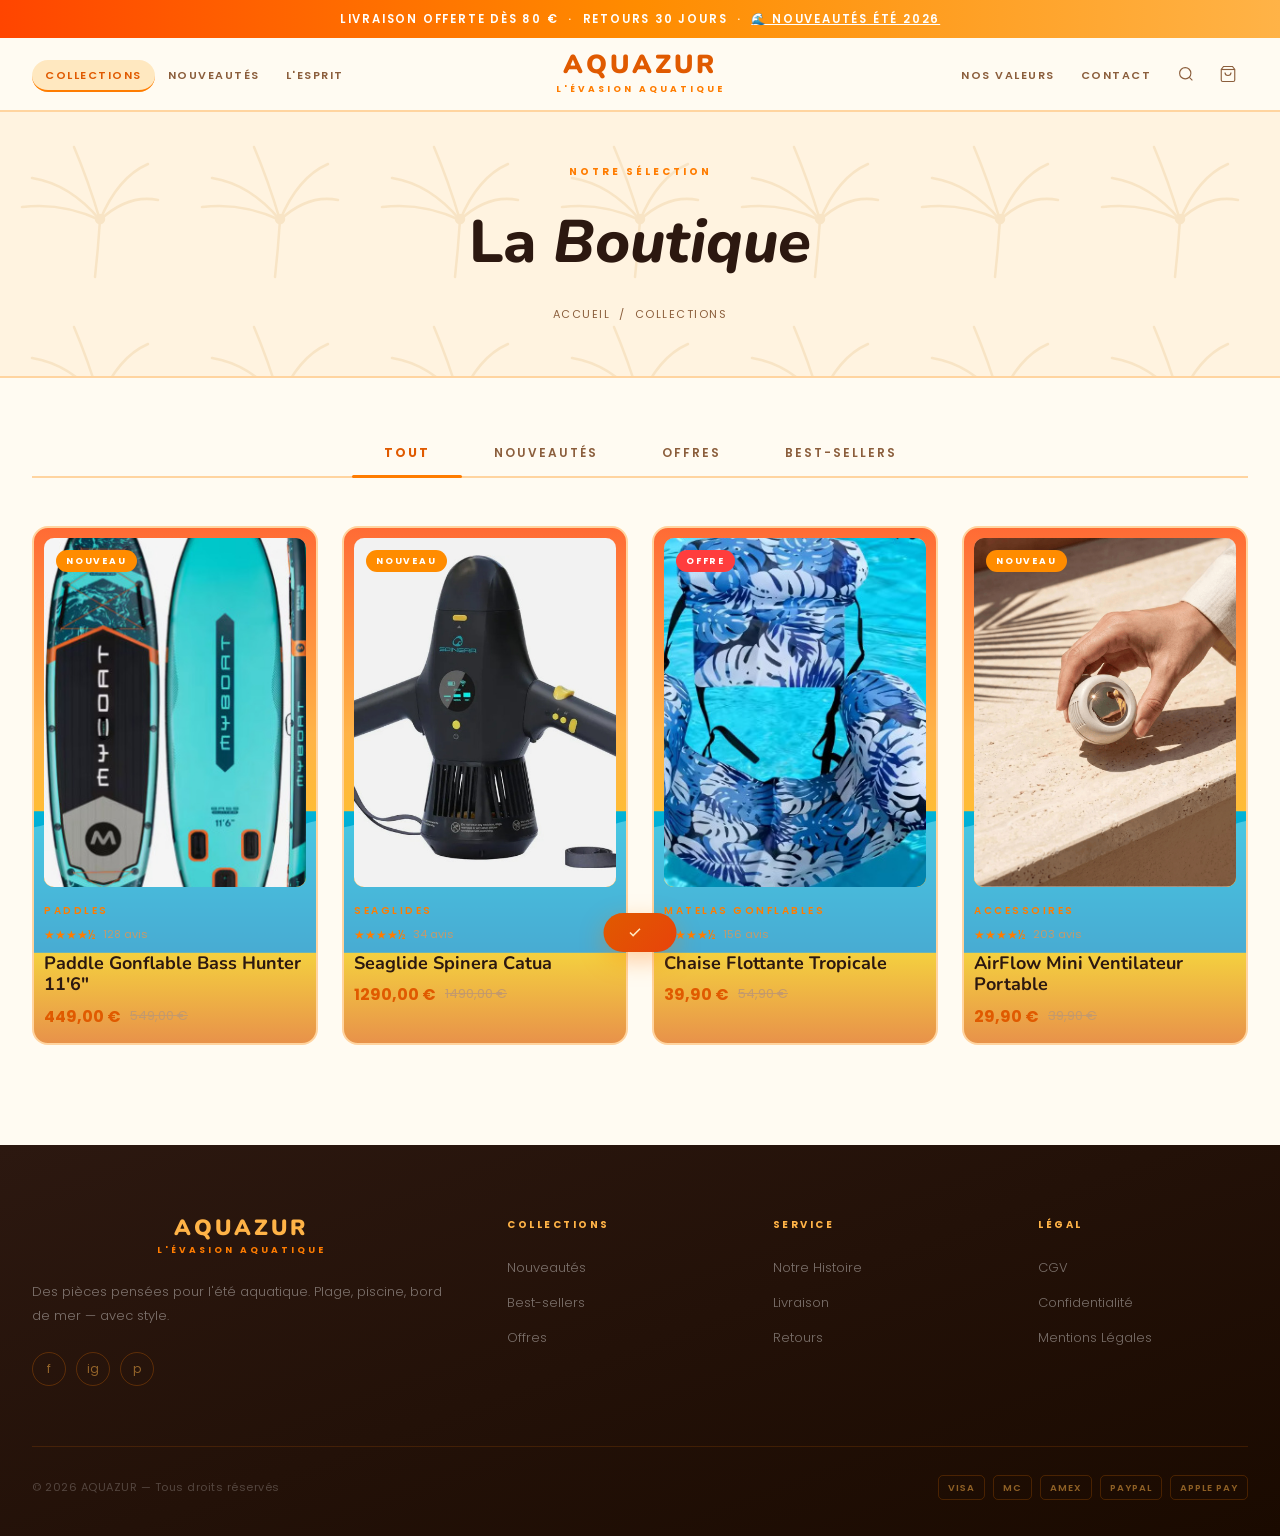
==== boutique.html @ ccdeb140 "Update boutique.html" ====
<!DOCTYPE html>
<html lang="fr">
<head>
<meta charset="UTF-8"><meta name="viewport" content="width=device-width,initial-scale=1.0">
<title>Boutique — AQUAZUR</title>
<link rel="preconnect" href="https://fonts.googleapis.com">
<link href="https://fonts.googleapis.com/css2?family=Nunito:wght@400;600;700;800;900&family=Poppins:wght@300;400;500;600&display=swap" rel="stylesheet">
<style>
:root{--cream:#FFF3E0;--ivory:#FFFBF2;--gold:#FF7C00;--gold-lt:#FFB347;--gold-dk:#E05A00;--charcoal:#2C1810;--stone:#8B5E3C;--pebble:#C49A6C;--blush:#FFE8C0;--border:#FFD4A0;--ocean:#E8430A;--teal:#FF8C00;--coral:#FF3D3D;--sand:#FFE4B5;--radius:10px;--t:.28s cubic-bezier(.4,0,.2,1);--max:1360px;
--palm:url("data:image/svg+xml,%3Csvg xmlns='http://www.w3.org/2000/svg' width='180' height='180' viewBox='0 0 180 180'%3E%3Cg opacity='.12' stroke='%23C47800' stroke-width='2.5' fill='none' stroke-linecap='round'%3E%3Cpath d='M95 165 Q98 138 100 108'/%3E%3Cpath d='M100 108 Q70 72 32 66'/%3E%3Cpath d='M100 108 Q118 65 148 52'/%3E%3Cpath d='M100 108 Q88 68 74 35'/%3E%3Cpath d='M100 108 Q128 82 158 88'/%3E%3Cpath d='M100 108 Q62 90 22 95'/%3E%3Ccircle cx='100' cy='107' r='4' fill='%23C47800'/%3E%3C/g%3E%3C/svg%3E");}
*,*::before,*::after{box-sizing:border-box;margin:0;padding:0}
html{scroll-behavior:smooth;font-size:15px}
body{font-family:'Poppins',sans-serif;background:var(--ivory);color:var(--charcoal);-webkit-font-smoothing:antialiased;line-height:1.6}

/* ANNOUNCE */
.announce{background:linear-gradient(90deg,#FF4500,#FF8C00,#FFB347);color:#fff;text-align:center;padding:10px 24px;font-size:11.5px;letter-spacing:1.8px;text-transform:uppercase;font-weight:600}
.announce a{color:#fff;text-decoration:underline}

/* HEADER */
.site-header{position:sticky;top:0;z-index:100;background:rgba(255,251,242,.97);backdrop-filter:blur(14px);border-bottom:2px solid var(--border);transition:box-shadow var(--t)}
.site-header.scrolled{box-shadow:0 2px 24px rgba(255,124,0,.13)}
.header-inner{max-width:var(--max);margin:0 auto;display:grid;grid-template-columns:1fr auto 1fr;align-items:center;padding:0 32px;height:72px}
.nav-left,.nav-right{display:flex;align-items:center;gap:2px}
.nav-right{justify-content:flex-end}
.site-nav a{font-size:11px;letter-spacing:1.5px;text-transform:uppercase;color:var(--stone);text-decoration:none;font-weight:600;padding:7px 13px;border-radius:20px;transition:color var(--t),background var(--t)}
.site-nav a:hover,.site-nav a.active{color:var(--gold-dk);background:var(--blush)}
.site-nav a.active{border-bottom:2px solid var(--gold)}
.logo{text-align:center;text-decoration:none;color:var(--charcoal);display:block}
.logo-main{font-family:'Nunito',sans-serif;font-size:26px;font-weight:900;letter-spacing:3px;text-transform:uppercase;display:block;line-height:1;color:var(--gold-dk)}
.logo-sub{font-size:9px;letter-spacing:3px;text-transform:uppercase;color:var(--gold);font-weight:700;display:block;margin-top:4px}
.header-actions{display:flex;align-items:center;gap:2px}
.btn-icon{width:40px;height:40px;border:none;background:none;border-radius:20px;cursor:pointer;display:flex;align-items:center;justify-content:center;color:var(--stone);position:relative;transition:color var(--t),background var(--t)}
.btn-icon:hover{color:var(--gold-dk);background:var(--blush)}
.btn-icon svg{width:18px;height:18px;stroke-width:1.5}
.cart-badge{position:absolute;top:6px;right:6px;width:16px;height:16px;border-radius:50%;background:var(--coral);color:#fff;font-size:9px;font-weight:700;display:flex;align-items:center;justify-content:center;opacity:0;transform:scale(0);transition:all .2s cubic-bezier(.34,1.56,.64,1)}
.cart-badge.visible{opacity:1;transform:scale(1)}
.hamburger{display:none}

/* PAGE HERO */
.page-hero{background:var(--cream) var(--palm) repeat;background-size:180px 180px;border-bottom:2px solid var(--border);padding:52px 32px;text-align:center}
.label{font-size:10px;letter-spacing:3px;text-transform:uppercase;color:var(--gold);font-weight:700;margin-bottom:14px;display:block}
.page-hero h1{font-family:'Nunito',sans-serif;font-size:clamp(36px,5vw,60px);font-weight:800}
.page-hero h1 em{font-style:italic}
.breadcrumb{margin-top:16px;font-size:11px;letter-spacing:1.5px;text-transform:uppercase;color:var(--stone)}
.breadcrumb a{color:var(--stone);text-decoration:none}
.breadcrumb a:hover{color:var(--gold)}

/* FILTERS */
.shop-wrap{max-width:var(--max);margin:0 auto;padding:0 32px 100px}
.filters{display:flex;justify-content:center;gap:0;border-bottom:2px solid var(--border);margin:52px 0 48px}
.f-btn{padding:14px 32px;border:none;background:none;font-size:12px;letter-spacing:2px;text-transform:uppercase;color:var(--stone);cursor:pointer;font-weight:600;font-family:'Poppins',sans-serif;position:relative;transition:color var(--t)}
.f-btn::after{content:'';position:absolute;bottom:-2px;left:0;right:0;height:3px;background:var(--gold);border-radius:2px;transform:scaleX(0);transition:transform var(--t)}
.f-btn:hover{color:var(--gold-dk)}
.f-btn.active{color:var(--gold-dk);font-weight:700}
.f-btn.active::after{transform:scaleX(1)}

/* GRID */
.prod-grid{display:grid;grid-template-columns:repeat(4,1fr);gap:32px 24px}
.prod-card{cursor:pointer;background:url('[data-uri]') center/cover no-repeat;border-radius:16px;padding:10px 10px 14px;border:2px solid var(--border);transition:box-shadow var(--t),transform var(--t)}
.prod-card:hover{box-shadow:0 8px 32px rgba(255,124,0,.18);transform:translateY(-3px)}
.prod-card:hover .prod-img-in{transform:scale(1.05)}
.prod-card:hover .prod-over{opacity:1}
.prod-img{position:relative;aspect-ratio:3/4;background:var(--cream);overflow:hidden;margin-bottom:16px;border-radius:var(--radius)}
.prod-img-in{position:absolute;inset:0;display:flex;align-items:center;justify-content:center;font-size:64px;background:url('[data-uri]') center/cover no-repeat;transition:transform .55s cubic-bezier(.4,0,.2,1)}
.prod-img-in img{position:absolute;inset:0;width:100%;height:100%;object-fit:cover}
.prod-over{position:absolute;inset:0;background:rgba(44,24,16,.25);opacity:0;transition:opacity var(--t);display:flex;align-items:flex-end;padding:16px}
.prod-quick{width:100%;padding:13px;background:var(--ivory);border:none;font-size:11px;letter-spacing:2px;text-transform:uppercase;font-weight:600;cursor:pointer;color:var(--charcoal);transition:all var(--t);font-family:'Poppins',sans-serif;border-radius:30px}
.prod-quick:hover{background:var(--gold);color:#fff}
.p-badge{position:absolute;top:12px;left:12px;padding:4px 10px;font-size:9px;letter-spacing:1.8px;text-transform:uppercase;font-weight:700;border-radius:20px}
.badge-new{background:var(--teal);color:#fff}
.badge-sale{background:var(--coral);color:#fff}
.p-cat{font-size:10px;letter-spacing:2.5px;text-transform:uppercase;color:var(--gold);font-weight:600;margin-bottom:6px}
.p-name{font-family:'Nunito',sans-serif;font-size:18px;font-weight:700;color:var(--charcoal);margin-bottom:8px;line-height:1.2}
.p-rating{display:flex;align-items:center;gap:7px;margin-bottom:8px}
.stars{color:var(--gold);font-size:12px}
.revs{font-size:11px;color:var(--pebble)}
.p-price{display:flex;align-items:center;gap:9px}
.price-c{font-size:16px;font-weight:700;color:var(--gold-dk)}
.price-o{font-size:13px;color:var(--pebble);text-decoration:line-through}

/* CART DRAWER */
.overlay{position:fixed;inset:0;background:rgba(44,24,16,.5);z-index:199;opacity:0;pointer-events:none;transition:opacity var(--t);backdrop-filter:blur(3px)}
.overlay.open{opacity:1;pointer-events:all}
.cart-drawer{position:fixed;top:0;right:0;bottom:0;width:440px;max-width:100vw;background:var(--ivory);z-index:200;display:flex;flex-direction:column;transform:translateX(100%);transition:transform .32s cubic-bezier(.4,0,.2,1);border-left:3px solid var(--border)}
.cart-drawer.open{transform:translateX(0)}
.cart-head{padding:26px 28px 18px;border-bottom:2px solid var(--border);display:flex;justify-content:space-between;align-items:center;background:var(--cream) var(--palm) repeat;background-size:180px 180px}
.cart-head h3{font-family:'Nunito',sans-serif;font-size:22px;font-weight:800;color:var(--gold-dk)}
.cart-close{width:34px;height:34px;border:2px solid var(--border);background:none;cursor:pointer;font-size:15px;color:var(--stone);border-radius:50%;display:flex;align-items:center;justify-content:center;transition:all var(--t)}
.cart-close:hover{border-color:var(--coral);color:var(--coral)}
.cart-body{flex:1;overflow-y:auto;padding:22px 28px}
.cart-empty{display:flex;flex-direction:column;align-items:center;justify-content:center;height:100%;gap:14px;color:var(--pebble);text-align:center}
.cart-empty svg{width:42px;height:42px;opacity:.3;stroke-width:1}
.cart-empty p{font-size:13px;font-weight:500}
.cart-items{display:flex;flex-direction:column;gap:18px}
.cart-item{display:grid;grid-template-columns:78px 1fr auto;gap:12px;align-items:start;padding-bottom:18px;border-bottom:1px solid var(--border)}
.cart-item:last-child{border-bottom:none}
.ci-img{width:78px;height:78px;border-radius:var(--radius);overflow:hidden;position:relative;background:url('[data-uri]') center/cover;display:flex;align-items:center;justify-content:center;font-size:22px;flex-shrink:0;border:2px solid var(--border)}
.ci-img img{position:absolute;inset:0;width:100%;height:100%;object-fit:cover}
.ci-name{font-size:13px;font-weight:600;margin-bottom:3px}
.ci-price{font-size:12px;color:var(--gold-dk);font-weight:600;margin-bottom:10px}
.ci-qty{display:flex;align-items:center;gap:9px}
.qty-btn{width:26px;height:26px;border:2px solid var(--border);background:none;cursor:pointer;font-size:14px;display:flex;align-items:center;justify-content:center;color:var(--stone);transition:all var(--t);border-radius:50%}
.qty-btn:hover{border-color:var(--gold);color:var(--gold);background:var(--blush)}
.qty-val{font-size:13px;font-weight:700;min-width:18px;text-align:center}
.ci-remove{background:none;border:none;cursor:pointer;color:var(--pebble);font-size:15px;padding:4px;transition:color var(--t)}
.ci-remove:hover{color:var(--coral)}
.cart-foot{padding:18px 28px 26px;border-top:2px solid var(--border);background:var(--cream) var(--palm) repeat;background-size:180px 180px}
.cart-sub{display:flex;justify-content:space-between;align-items:baseline;margin-bottom:8px}
.cart-sub span{font-size:11px;letter-spacing:1px;text-transform:uppercase;color:var(--stone);font-weight:600}
.cart-sub strong{font-family:'Nunito',sans-serif;font-size:26px;font-weight:800;color:var(--gold-dk)}
.cart-note{font-size:11px;color:var(--pebble);margin-bottom:18px}
.btn-checkout{width:100%;padding:15px;background:linear-gradient(135deg,var(--gold),var(--ocean));color:#fff;border:none;font-size:11px;letter-spacing:2px;text-transform:uppercase;font-weight:700;cursor:pointer;transition:all var(--t);font-family:'Poppins',sans-serif;border-radius:30px}
.btn-checkout:hover{transform:translateY(-1px);box-shadow:0 6px 20px rgba(255,124,0,.4)}

/* TOAST */
.toast{position:fixed;bottom:28px;left:50%;transform:translateX(-50%) translateY(80px);background:linear-gradient(135deg,var(--gold-dk),var(--ocean));color:#fff;padding:12px 24px;font-size:12px;z-index:300;display:flex;align-items:center;gap:10px;transition:transform .3s cubic-bezier(.34,1.56,.64,1);white-space:nowrap;box-shadow:0 8px 24px rgba(255,124,0,.35);border-radius:30px;font-weight:600}
.toast.show{transform:translateX(-50%) translateY(0)}
.toast svg{width:15px;height:15px;color:#FFE8C0;flex-shrink:0}

/* FOOTER */
.site-footer{background:linear-gradient(160deg,#2C1810,#1A0A00);color:#fff;padding:72px 32px 36px}
.footer-inner{max-width:var(--max);margin:0 auto}
.footer-grid{display:grid;grid-template-columns:2fr 1fr 1fr 1fr;gap:56px;margin-bottom:60px}
.footer-brand .logo-main{color:var(--gold-lt);font-size:22px;letter-spacing:3px}
.footer-brand p{color:rgba(255,255,255,.4);font-size:13px;margin-top:22px;line-height:1.85;font-weight:300}
.footer-socials{display:flex;gap:10px;margin-top:24px}
.footer-social{width:34px;height:34px;border:1px solid rgba(255,124,0,.25);border-radius:50%;display:flex;align-items:center;justify-content:center;color:rgba(255,179,71,.5);font-size:12px;text-decoration:none;transition:all var(--t)}
.footer-social:hover{border-color:var(--gold);color:var(--gold)}
.footer-col h5{font-size:10px;letter-spacing:2.5px;text-transform:uppercase;color:var(--gold-lt);font-weight:700;margin-bottom:22px}
.footer-col ul{list-style:none;display:flex;flex-direction:column;gap:11px}
.footer-col ul a{color:rgba(255,255,255,.4);font-size:13px;text-decoration:none;font-weight:300;transition:color var(--t)}
.footer-col ul a:hover{color:var(--gold-lt)}
.footer-bottom{border-top:1px solid rgba(255,124,0,.15);padding-top:28px;display:flex;justify-content:space-between;align-items:center;flex-wrap:wrap;gap:14px}
.footer-bottom p{font-size:11px;color:rgba(255,255,255,.22);letter-spacing:.5px}
.pay-row{display:flex;gap:8px}
.pay-chip{padding:4px 9px;border:1px solid rgba(255,124,0,.2);border-radius:5px;font-size:9.5px;color:rgba(255,179,71,.5);letter-spacing:1px;font-weight:600}

@media(max-width:1024px){.prod-grid{grid-template-columns:repeat(2,1fr)}.footer-grid{grid-template-columns:1fr 1fr;gap:36px}}
@media(max-width:768px){.header-inner{grid-template-columns:auto 1fr auto;padding:0 16px}.nav-left{display:none}.hamburger{display:flex}.logo-main{font-size:20px;letter-spacing:2px}.footer-grid{grid-template-columns:1fr;gap:28px}.cart-drawer{width:100vw}}
@media(max-width:640px){.shop-wrap{padding:0 16px 72px}.filters{overflow-x:auto;justify-content:flex-start}.f-btn{padding:12px 18px}}
</style>
</head>
<body>

<div class="announce">Livraison offerte dès 80 € &nbsp;·&nbsp; Retours 30 jours &nbsp;·&nbsp; <a href="#">🌊 Nouveautés Été 2026</a></div>

<header class="site-header" id="main-header">
  <div class="header-inner">
    <div class="nav-left"><nav class="site-nav"><a href="boutique.html" class="active">Collections</a><a href="boutique.html?filter=nouveautes">Nouveautés</a><a href="contact.html">L'Esprit</a></nav></div>
    <a href="index.html" class="logo"><span class="logo-main">AQUAZUR</span><span class="logo-sub">L'Évasion Aquatique</span></a>
    <div class="nav-right"><nav class="site-nav"><a href="contact.html">Nos Valeurs</a><a href="contact.html">Contact</a></nav>
      <div class="header-actions">
        <button class="btn-icon" onclick="openSearch()"><svg viewBox="0 0 24 24" fill="none" stroke="currentColor"><circle cx="11" cy="11" r="7.5"/><path d="M20.5 20.5l-4-4"/></svg></button>
        <button class="btn-icon" onclick="openCart()"><svg viewBox="0 0 24 24" fill="none" stroke="currentColor"><path d="M6 2L3 6v14a2 2 0 002 2h14a2 2 0 002-2V6l-3-4z"/><line x1="3" y1="6" x2="21" y2="6"/><path d="M16 10a4 4 0 01-8 0"/></svg><span class="cart-badge" id="cart-badge"></span></button>
        <button class="btn-icon hamburger" onclick="toggleMenu()"><svg viewBox="0 0 24 24" fill="none" stroke="currentColor"><line x1="4" y1="7" x2="20" y2="7"/><line x1="4" y1="12" x2="20" y2="12"/><line x1="4" y1="17" x2="20" y2="17"/></svg></button>
      </div>
    </div>
  </div>
</header>

<div class="page-hero">
  <span class="label">Notre Sélection</span>
  <h1>La <em>Boutique</em></h1>
  <div class="breadcrumb"><a href="index.html">Accueil</a> &nbsp;/&nbsp; Collections</div>
</div>

<div class="shop-wrap">
  <div class="filters">
    <button class="f-btn active" data-filter="all">Tout</button>
    <button class="f-btn" data-filter="nouveautes">Nouveautés</button>
    <button class="f-btn" data-filter="promo">Offres</button>
    <button class="f-btn" data-filter="populaire">Best-sellers</button>
  </div>
  <div class="prod-grid" id="prod-grid"></div>
</div>

<footer class="site-footer"><div class="footer-inner">
  <div class="footer-grid">
    <div class="footer-brand"><a href="index.html" class="logo"><span class="logo-main">AQUAZUR</span><span class="logo-sub">L'Évasion Aquatique</span></a><p>Des pièces pensées pour l'été aquatique. Plage, piscine, bord de mer — avec style.</p><div class="footer-socials"><a href="#" class="footer-social">f</a><a href="#" class="footer-social">ig</a><a href="#" class="footer-social">p</a></div></div>
    <div class="footer-col"><h5>Collections</h5><ul><li><a href="boutique.html?filter=nouveautes">Nouveautés</a></li><li><a href="boutique.html?filter=populaire">Best-sellers</a></li><li><a href="boutique.html">Offres</a></li></ul></div>
    <div class="footer-col"><h5>Service</h5><ul><li><a href="contact.html">Notre Histoire</a></li><li><a href="contact.html">Livraison</a></li><li><a href="contact.html">Retours</a></li></ul></div>
    <div class="footer-col"><h5>Légal</h5><ul><li><a href="#">CGV</a></li><li><a href="#">Confidentialité</a></li><li><a href="#">Mentions Légales</a></li></ul></div>
  </div>
  <div class="footer-bottom"><p>© 2026 AQUAZUR — Tous droits réservés</p><div class="pay-row"><span class="pay-chip">VISA</span><span class="pay-chip">MC</span><span class="pay-chip">AMEX</span><span class="pay-chip">PAYPAL</span><span class="pay-chip">APPLE PAY</span></div></div>
</div></footer>

<div class="overlay" id="overlay" onclick="closeCart()"></div>
<div class="cart-drawer" id="cart-drawer">
  <div class="cart-head"><h3>Mon Panier <span id="cart-label" style="font-family:'Poppins';font-size:13px;color:var(--stone);font-weight:400"></span></h3><button class="cart-close" onclick="closeCart()">✕</button></div>
  <div class="cart-body" id="cart-body"></div>
  <div class="cart-foot" id="cart-foot" style="display:none">
    <div class="cart-sub"><span>Sous-total</span><strong id="cart-total"></strong></div>
    <p class="cart-note">Livraison calculée à l'étape suivante</p>
    <button class="btn-checkout" onclick="window.location='panier.html'">Finaliser la commande</button>
  </div>
</div>
<div class="toast" id="toast"><svg viewBox="0 0 24 24" fill="none" stroke="currentColor" stroke-width="2.5"><polyline points="20 6 9 17 4 12"/></svg><span id="toast-msg"></span></div>

<script>
// ── PRODUITS ──
const PRODUCTS = [
  {id:1,name:"Paddle Gonflable Bass Hunter 11'6\"",category:"Paddles",price:449.00,original:549.00,badge:"new",emoji:"🏄",img:"paddle-1.jpg.jpg",images:["paddle-1.jpg.jpg","paddle-2.jpg.jpg","paddle-3.jpg.jpg"],stars:4.9,reviews:128,desc:"Stand Up Paddle gonflable ultra-stable 11'6\". Supporte jusqu'à 195 kg. Idéal rivière, lac et mer.",details:"Dimensions : 350×86×15 cm. Poids max : 195 kg. Pression : 12–15 PSI.",filter:["all","nouveautes","populaire","promo"]},
  {id:2,name:"Seaglide Spinera Catua",category:"Seaglides",price:1290.00,original:1490.00,badge:"new",emoji:"🤿",img:"seaglide-1.jpg.jpg",images:["seaglide-1.jpg.jpg","seaglide-2.jpg.jpg","seaglide-3.jpg.jpg"],stars:4.9,reviews:34,desc:"Scooter sous-marin connecté Spinera. 3 vitesses, écran LED.",details:"Moteur 3 vitesses. Fixation paddle/kayak. Étanche eau douce et salée.",filter:["all","nouveautes","populaire","promo"]},
  {id:3,name:"Chaise Flottante Tropicale",category:"Matelas Gonflables",price:39.90,original:54.90,badge:"sale",emoji:"🪑",img:"chaise-1.jpg.jpg",images:["chaise-1.jpg.jpg","chaise-2.jpg.jpg","chaise-3.jpg.jpg"],stars:4.8,reviews:156,desc:"Chaise longue gonflable flottante avec dossier. Motif tropical bleu.",details:"Dimensions : 76×41×61 cm. Capacité max : 100 kg. Idéale piscine.",filter:["all","nouveautes","populaire","promo"]},
  {id:4,name:"AirFlow Mini Ventilateur Portable",category:"Accessoires",price:29.90,original:39.90,badge:"new",emoji:"💨",img:"airflow-1.jpg.jpg",images:["airflow-1.jpg.jpg","airflow-2.jpg.jpg","airflow-3.jpg.jpg"],stars:4.9,reviews:203,desc:"Mini ventilateur portable AirFlow. Design premium, turbine dorée silencieuse.",details:"3 vitesses. Batterie USB-C (autonomie 8h). Ultra-compact.",filter:["all","nouveautes","populaire","promo"]}
];

// ── PANIER ──
function fmt(n){return n.toFixed(2).replace('.',',');}
let cart = JSON.parse(localStorage.getItem('__aqz_cart')||'[]');

function saveCart(){
  localStorage.setItem('__aqz_cart',JSON.stringify(cart));
  renderCart();
}

function cartCount(){return cart.reduce((s,i)=>s+i.qty,0);}
function cartSubtotal(){return cart.reduce((s,i)=>s+i.price*i.qty,0);}

function addToCart(id){
  const p=PRODUCTS.find(x=>x.id===id); if(!p)return;
  const ex=cart.find(x=>x.id===id);
  if(ex)ex.qty++;
  else cart.push({id,name:p.name,price:p.price,emoji:p.emoji,img:p.img,qty:1});
  saveCart();
  showToast('"'+p.name+'" ajouté au panier');
}

function cQty(id,d){
  const i=cart.find(x=>x.id===id); if(!i)return;
  i.qty+=d;
  if(i.qty<=0)cart=cart.filter(x=>x.id!==id);
  saveCart();
}

function cRemove(id){cart=cart.filter(x=>x.id!==id);saveCart();}

function renderCart(){
  const n=cartCount();
  const badge=document.getElementById('cart-badge');
  const lbl=document.getElementById('cart-label');
  if(badge){if(n>0){badge.textContent=n;badge.classList.add('visible');}else badge.classList.remove('visible');}
  if(lbl) lbl.textContent=n>0?'('+n+')':'';
  const body=document.getElementById('cart-body');
  const foot=document.getElementById('cart-foot');
  if(!body)return;
  if(!cart.length){
    body.innerHTML='<div class="cart-empty"><svg viewBox="0 0 24 24" fill="none" stroke="currentColor"><path d="M6 2L3 6v14a2 2 0 002 2h14a2 2 0 002-2V6l-3-4z"/><line x1="3" y1="6" x2="21" y2="6"/><path d="M16 10a4 4 0 01-8 0"/></svg><p>Votre panier est vide</p></div>';
    if(foot)foot.style.display='none';return;
  }
  if(foot)foot.style.display='block';
  body.innerHTML='<div class="cart-items">'+cart.map(i=>`
    <div class="cart-item">
      <div class="ci-img">${(()=>{const p=PRODUCTS.find(x=>x.id===i.id);const src=i.img||(p&&p.img);return src?`<img src="${src}" alt="${i.name}" onerror="this.style.display='none'">`:''})()}${i.emoji}</div>
      <div><div class="ci-name">${i.name}</div><div class="ci-price">${fmt(i.price)} €</div>
        <div class="ci-qty"><button class="qty-btn" onclick="cQty(${i.id},-1)">−</button><span class="qty-val">${i.qty}</span><button class="qty-btn" onclick="cQty(${i.id},1)">+</button></div>
      </div>
      <button class="ci-remove" onclick="cRemove(${i.id})">✕</button>
    </div>`).join('')+'</div>';
  const tot=document.getElementById('cart-total');
  if(tot)tot.textContent=fmt(cartSubtotal())+' €';
}

function openCart(){
  document.getElementById('overlay').classList.add('open');
  document.getElementById('cart-drawer').classList.add('open');
  document.body.style.overflow='hidden';
}
function closeCart(){
  document.getElementById('overlay').classList.remove('open');
  document.getElementById('cart-drawer').classList.remove('open');
  document.body.style.overflow='';
}

let _tt;
function showToast(msg){
  const el=document.getElementById('toast');
  document.getElementById('toast-msg').textContent=msg;
  el.classList.add('show');
  clearTimeout(_tt);
  _tt=setTimeout(()=>el.classList.remove('show'),2800);
}

function openSearch(){showToast('Recherche disponible bientôt !');}
function toggleMenu(){
  const nav=document.querySelector('.nav-left');
  if(!nav)return;
  if(nav.style.display==='flex'){nav.style.display='';}
  else{nav.style.cssText='display:flex;flex-direction:column;position:absolute;top:72px;left:0;right:0;background:var(--ivory);padding:20px 24px;border-bottom:2px solid var(--border);gap:4px;z-index:99;';}
}

// ── PRODUITS GRID ──
function starsHTML(n){return'★'.repeat(Math.floor(n))+(n%1>=.5?'½':'');}

function renderProducts(filter){
  const list = filter==='all' ? PRODUCTS : PRODUCTS.filter(p=>p.filter.includes(filter));
  const grid = document.getElementById('prod-grid');
  if(!list.length){
    grid.innerHTML='<div style="text-align:center;padding:80px 0;color:var(--stone);grid-column:1/-1"><p>Aucun produit dans cette sélection.</p></div>';
    return;
  }
  grid.innerHTML = list.map(p=>`
  <div class="prod-card" onclick="window.location='produit.html?id=${p.id}'">
    <div class="prod-img">
      <div class="prod-img-in">${p.emoji}<img src="${p.img}" alt="${p.name}" onerror="this.style.display='none'"></div>
      ${p.badge?`<span class="p-badge badge-${p.badge}">${p.badge==='new'?'Nouveau':'Offre'}</span>`:''}
      <div class="prod-over"><button class="prod-quick" onclick="event.stopPropagation();addToCart(${p.id})">Ajouter au panier</button></div>
    </div>
    <div class="p-cat">${p.category}</div>
    <div class="p-rating"><span class="stars">${starsHTML(p.stars)}</span><span class="revs">${p.reviews} avis</span></div>
    <div class="p-name">${p.name}</div>
    <div class="p-price"><span class="price-c">${fmt(p.price)} €</span>${p.original?`<span class="price-o">${fmt(p.original)} €</span>`:''}</div>
  </div>`).join('');
}

// ── FILTRES CLIQUABLES ──
document.querySelectorAll('.f-btn').forEach(btn=>{
  btn.addEventListener('click',function(){
    document.querySelectorAll('.f-btn').forEach(b=>b.classList.remove('active'));
    this.classList.add('active');
    renderProducts(this.dataset.filter);
  });
});

// ── INIT ──
const _urlF = new URLSearchParams(location.search).get('filter');
if(_urlF){
  const _b = document.querySelector('.f-btn[data-filter="'+_urlF+'"]');
  if(_b){document.querySelectorAll('.f-btn').forEach(b=>b.classList.remove('active'));_b.classList.add('active');}
  renderProducts(_urlF||'all');
} else {
  renderProducts('all');
}

renderCart();

window.addEventListener('scroll',()=>{
  document.getElementById('main-header').classList.toggle('scrolled',scrollY>60);
});
</script>
</body>
</html>
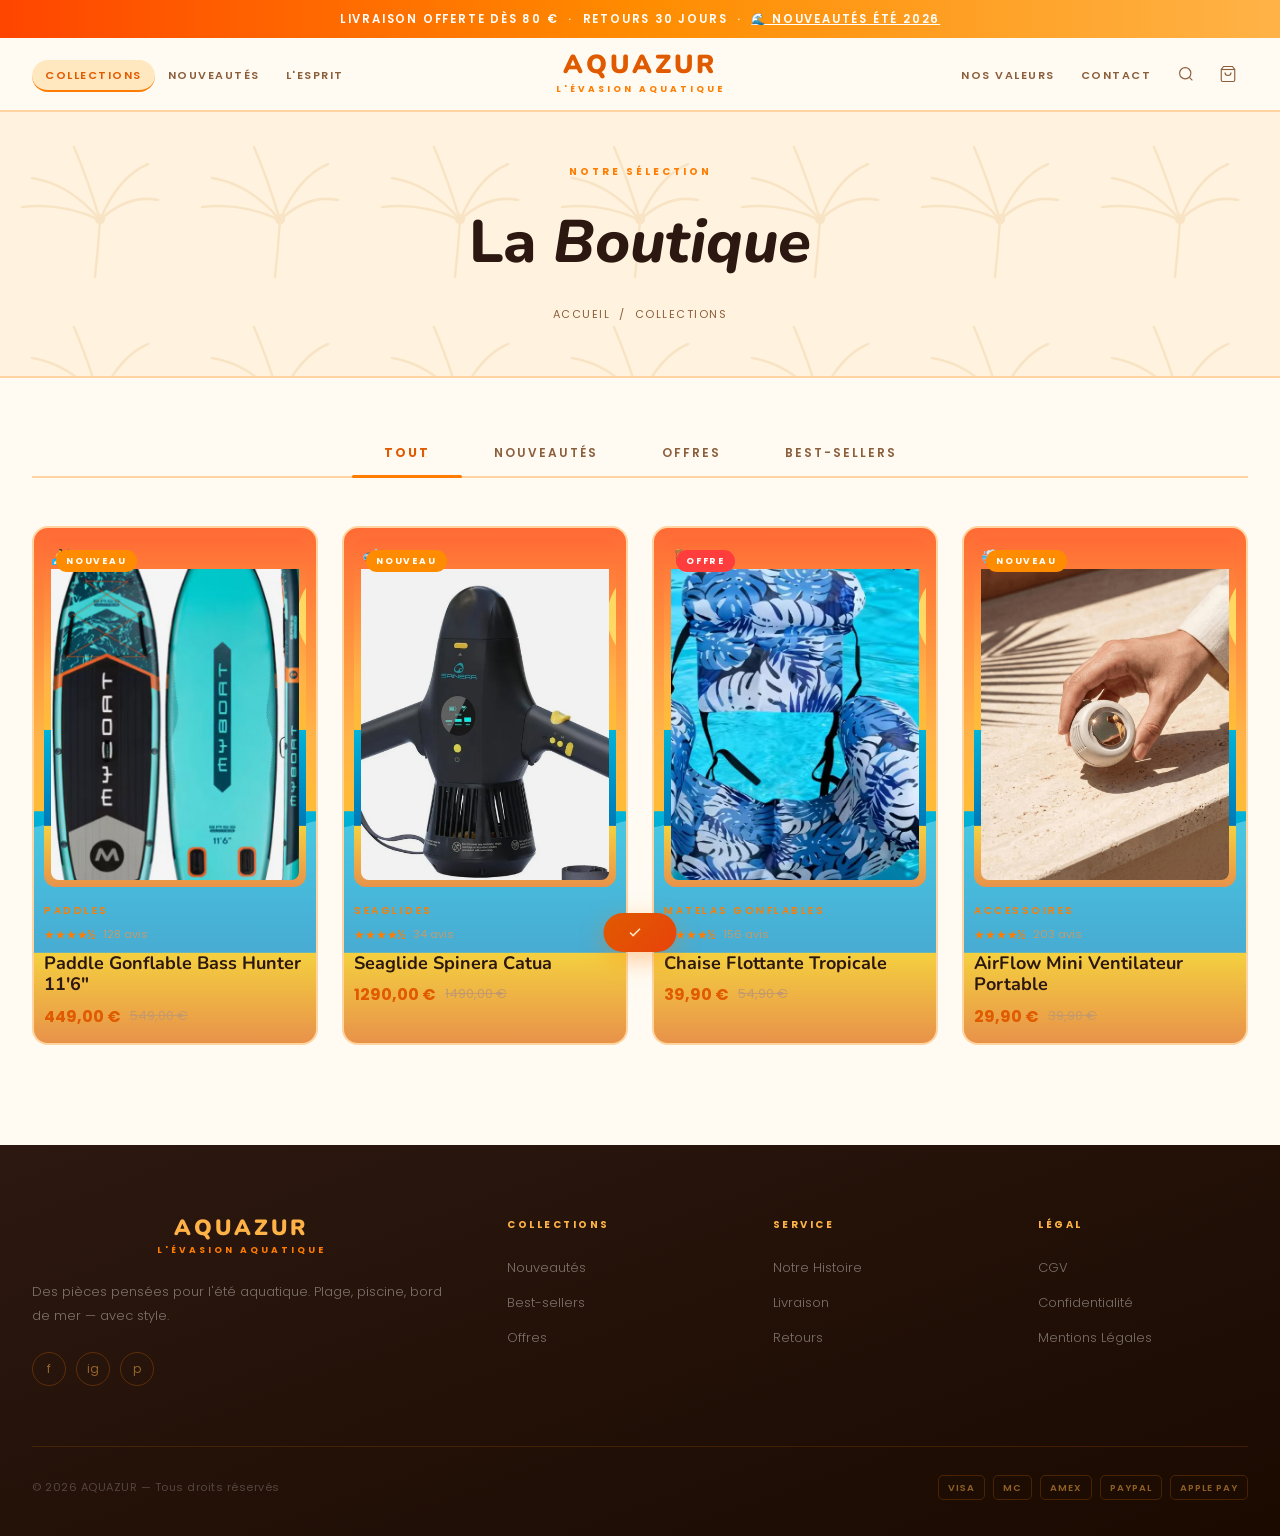
==== commit acf148b5: "Update boutique.html" ====
--- a/boutique.html
+++ b/boutique.html
@@ -61,9 +61,9 @@
 .prod-card:hover{box-shadow:0 8px 32px rgba(255,124,0,.18);transform:translateY(-3px)}
 .prod-card:hover .prod-img-in{transform:scale(1.05)}
 .prod-card:hover .prod-over{opacity:1}
-.prod-img{position:relative;aspect-ratio:3/4;background:var(--cream);overflow:hidden;margin-bottom:16px;border-radius:var(--radius)}
-.prod-img-in{position:absolute;inset:0;display:flex;align-items:center;justify-content:center;font-size:64px;background:url('[data-uri]') center/cover no-repeat;transition:transform .55s cubic-bezier(.4,0,.2,1)}
-.prod-img-in img{position:absolute;inset:0;width:100%;height:100%;object-fit:cover}
+.prod-img{position:relative;aspect-ratio:3/4;overflow:hidden;margin-bottom:16px;border-radius:12px;padding:7px;background:url('[data-uri]') center/cover}
+.prod-img-in{position:absolute;inset:7px;border-radius:8px;overflow:hidden;transition:transform .55s cubic-bezier(.4,0,.2,1)}
+.prod-img-in img{width:100%;height:100%;object-fit:cover;display:block}
 .prod-over{position:absolute;inset:0;background:rgba(44,24,16,.25);opacity:0;transition:opacity var(--t);display:flex;align-items:flex-end;padding:16px}
 .prod-quick{width:100%;padding:13px;background:var(--ivory);border:none;font-size:11px;letter-spacing:2px;text-transform:uppercase;font-weight:600;cursor:pointer;color:var(--charcoal);transition:all var(--t);font-family:'Poppins',sans-serif;border-radius:30px}
 .prod-quick:hover{background:var(--gold);color:#fff}
@@ -95,8 +95,8 @@
 .cart-items{display:flex;flex-direction:column;gap:18px}
 .cart-item{display:grid;grid-template-columns:78px 1fr auto;gap:12px;align-items:start;padding-bottom:18px;border-bottom:1px solid var(--border)}
 .cart-item:last-child{border-bottom:none}
-.ci-img{width:78px;height:78px;border-radius:var(--radius);overflow:hidden;position:relative;background:url('[data-uri]') center/cover;display:flex;align-items:center;justify-content:center;font-size:22px;flex-shrink:0;border:2px solid var(--border)}
-.ci-img img{position:absolute;inset:0;width:100%;height:100%;object-fit:cover}
+.ci-img{width:82px;height:82px;border-radius:14px;flex-shrink:0;border:3px solid var(--gold-lt);padding:5px;background:url('[data-uri]') center/cover}
+.ci-img img{width:100%;height:100%;object-fit:cover;border-radius:8px;display:block}
 .ci-name{font-size:13px;font-weight:600;margin-bottom:3px}
 .ci-price{font-size:12px;color:var(--gold-dk);font-weight:600;margin-bottom:10px}
 .ci-qty{display:flex;align-items:center;gap:9px}
@@ -252,7 +252,7 @@
   if(foot)foot.style.display='block';
   body.innerHTML='<div class="cart-items">'+cart.map(i=>`
     <div class="cart-item">
-      <div class="ci-img">${(()=>{const p=PRODUCTS.find(x=>x.id===i.id);const src=i.img||(p&&p.img);return src?`<img src="${src}" alt="${i.name}" onerror="this.style.display='none'">`:''})()}${i.emoji}</div>
+      <div class="ci-img">${(()=>{const p=PRODUCTS.find(x=>x.id===i.id);const src=i.img||(p&&p.img);return src?`<img src="${src}" alt="${i.name}">`:''})()}</div>
       <div><div class="ci-name">${i.name}</div><div class="ci-price">${fmt(i.price)} €</div>
         <div class="ci-qty"><button class="qty-btn" onclick="cQty(${i.id},-1)">−</button><span class="qty-val">${i.qty}</span><button class="qty-btn" onclick="cQty(${i.id},1)">+</button></div>
       </div>
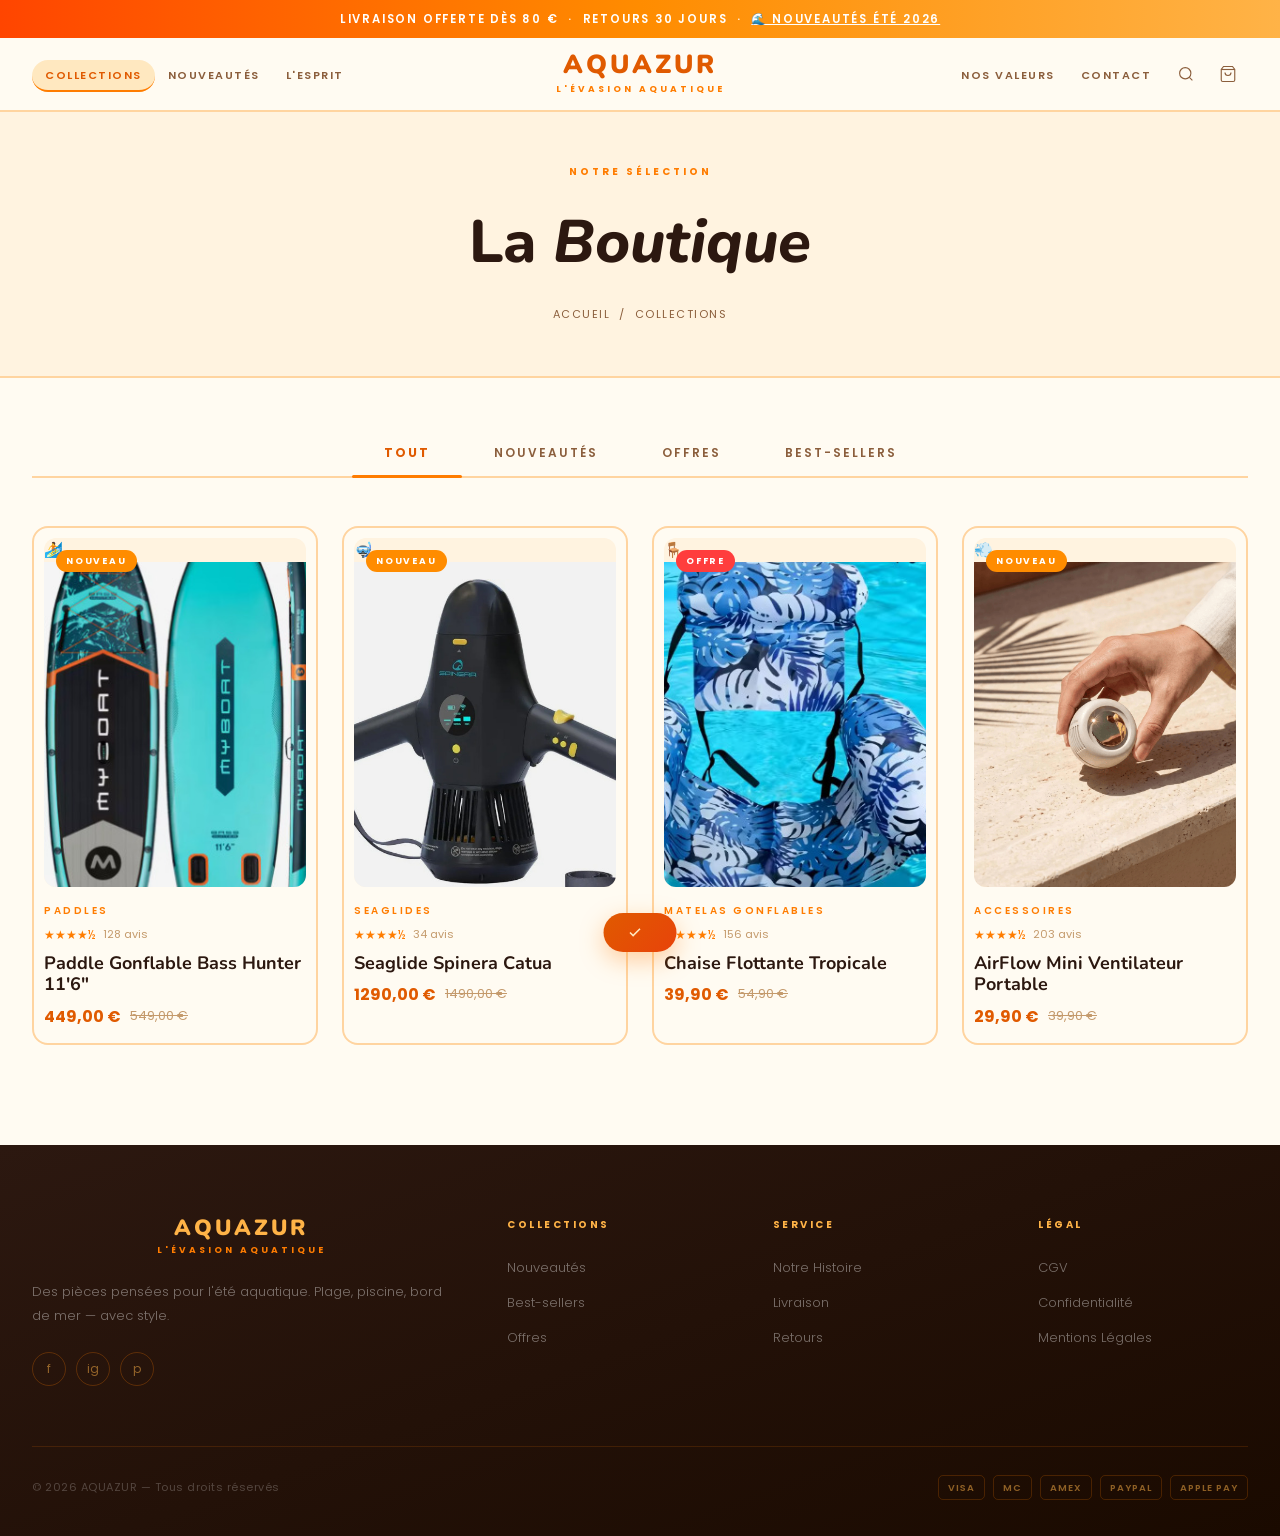
==== commit 30aaf8de: "Update boutique.html" ====
--- a/boutique.html
+++ b/boutique.html
@@ -38,7 +38,7 @@
 .hamburger{display:none}
 
 /* PAGE HERO */
-.page-hero{background:var(--cream) var(--palm) repeat;background-size:180px 180px;border-bottom:2px solid var(--border);padding:52px 32px;text-align:center}
+.page-hero{background:var(--cream);border-bottom:2px solid var(--border);padding:52px 32px;text-align:center}
 .label{font-size:10px;letter-spacing:3px;text-transform:uppercase;color:var(--gold);font-weight:700;margin-bottom:14px;display:block}
 .page-hero h1{font-family:'Nunito',sans-serif;font-size:clamp(36px,5vw,60px);font-weight:800}
 .page-hero h1 em{font-style:italic}
@@ -57,12 +57,12 @@
 
 /* GRID */
 .prod-grid{display:grid;grid-template-columns:repeat(4,1fr);gap:32px 24px}
-.prod-card{cursor:pointer;background:url('[data-uri]') center/cover no-repeat;border-radius:16px;padding:10px 10px 14px;border:2px solid var(--border);transition:box-shadow var(--t),transform var(--t)}
+.prod-card{cursor:pointer;background:var(--ivory);border-radius:16px;padding:10px 10px 14px;border:2px solid var(--border);transition:box-shadow var(--t),transform var(--t)}
 .prod-card:hover{box-shadow:0 8px 32px rgba(255,124,0,.18);transform:translateY(-3px)}
 .prod-card:hover .prod-img-in{transform:scale(1.05)}
 .prod-card:hover .prod-over{opacity:1}
-.prod-img{position:relative;aspect-ratio:3/4;overflow:hidden;margin-bottom:16px;border-radius:12px;padding:7px;background:url('[data-uri]') center/cover}
-.prod-img-in{position:absolute;inset:7px;border-radius:8px;overflow:hidden;transition:transform .55s cubic-bezier(.4,0,.2,1)}
+.prod-img{position:relative;aspect-ratio:3/4;overflow:hidden;margin-bottom:16px;border-radius:12px;background:var(--cream)}
+.prod-img-in{position:absolute;inset:0;overflow:hidden;transition:transform .55s cubic-bezier(.4,0,.2,1)}
 .prod-img-in img{width:100%;height:100%;object-fit:cover;display:block}
 .prod-over{position:absolute;inset:0;background:rgba(44,24,16,.25);opacity:0;transition:opacity var(--t);display:flex;align-items:flex-end;padding:16px}
 .prod-quick{width:100%;padding:13px;background:var(--ivory);border:none;font-size:11px;letter-spacing:2px;text-transform:uppercase;font-weight:600;cursor:pointer;color:var(--charcoal);transition:all var(--t);font-family:'Poppins',sans-serif;border-radius:30px}
@@ -84,7 +84,7 @@
 .overlay.open{opacity:1;pointer-events:all}
 .cart-drawer{position:fixed;top:0;right:0;bottom:0;width:440px;max-width:100vw;background:var(--ivory);z-index:200;display:flex;flex-direction:column;transform:translateX(100%);transition:transform .32s cubic-bezier(.4,0,.2,1);border-left:3px solid var(--border)}
 .cart-drawer.open{transform:translateX(0)}
-.cart-head{padding:26px 28px 18px;border-bottom:2px solid var(--border);display:flex;justify-content:space-between;align-items:center;background:var(--cream) var(--palm) repeat;background-size:180px 180px}
+.cart-head{padding:26px 28px 18px;border-bottom:2px solid var(--border);display:flex;justify-content:space-between;align-items:center;background:var(--cream)}
 .cart-head h3{font-family:'Nunito',sans-serif;font-size:22px;font-weight:800;color:var(--gold-dk)}
 .cart-close{width:34px;height:34px;border:2px solid var(--border);background:none;cursor:pointer;font-size:15px;color:var(--stone);border-radius:50%;display:flex;align-items:center;justify-content:center;transition:all var(--t)}
 .cart-close:hover{border-color:var(--coral);color:var(--coral)}
@@ -95,8 +95,8 @@
 .cart-items{display:flex;flex-direction:column;gap:18px}
 .cart-item{display:grid;grid-template-columns:78px 1fr auto;gap:12px;align-items:start;padding-bottom:18px;border-bottom:1px solid var(--border)}
 .cart-item:last-child{border-bottom:none}
-.ci-img{width:82px;height:82px;border-radius:14px;flex-shrink:0;border:3px solid var(--gold-lt);padding:5px;background:url('[data-uri]') center/cover}
-.ci-img img{width:100%;height:100%;object-fit:cover;border-radius:8px;display:block}
+.ci-img{width:80px;height:80px;border-radius:12px;flex-shrink:0;border:3px solid var(--gold-lt);overflow:hidden;background:var(--cream)}
+.ci-img img{width:100%;height:100%;object-fit:cover;display:block}
 .ci-name{font-size:13px;font-weight:600;margin-bottom:3px}
 .ci-price{font-size:12px;color:var(--gold-dk);font-weight:600;margin-bottom:10px}
 .ci-qty{display:flex;align-items:center;gap:9px}
@@ -105,7 +105,7 @@
 .qty-val{font-size:13px;font-weight:700;min-width:18px;text-align:center}
 .ci-remove{background:none;border:none;cursor:pointer;color:var(--pebble);font-size:15px;padding:4px;transition:color var(--t)}
 .ci-remove:hover{color:var(--coral)}
-.cart-foot{padding:18px 28px 26px;border-top:2px solid var(--border);background:var(--cream) var(--palm) repeat;background-size:180px 180px}
+.cart-foot{padding:18px 28px 26px;border-top:2px solid var(--border);background:var(--cream)}
 .cart-sub{display:flex;justify-content:space-between;align-items:baseline;margin-bottom:8px}
 .cart-sub span{font-size:11px;letter-spacing:1px;text-transform:uppercase;color:var(--stone);font-weight:600}
 .cart-sub strong{font-family:'Nunito',sans-serif;font-size:26px;font-weight:800;color:var(--gold-dk)}
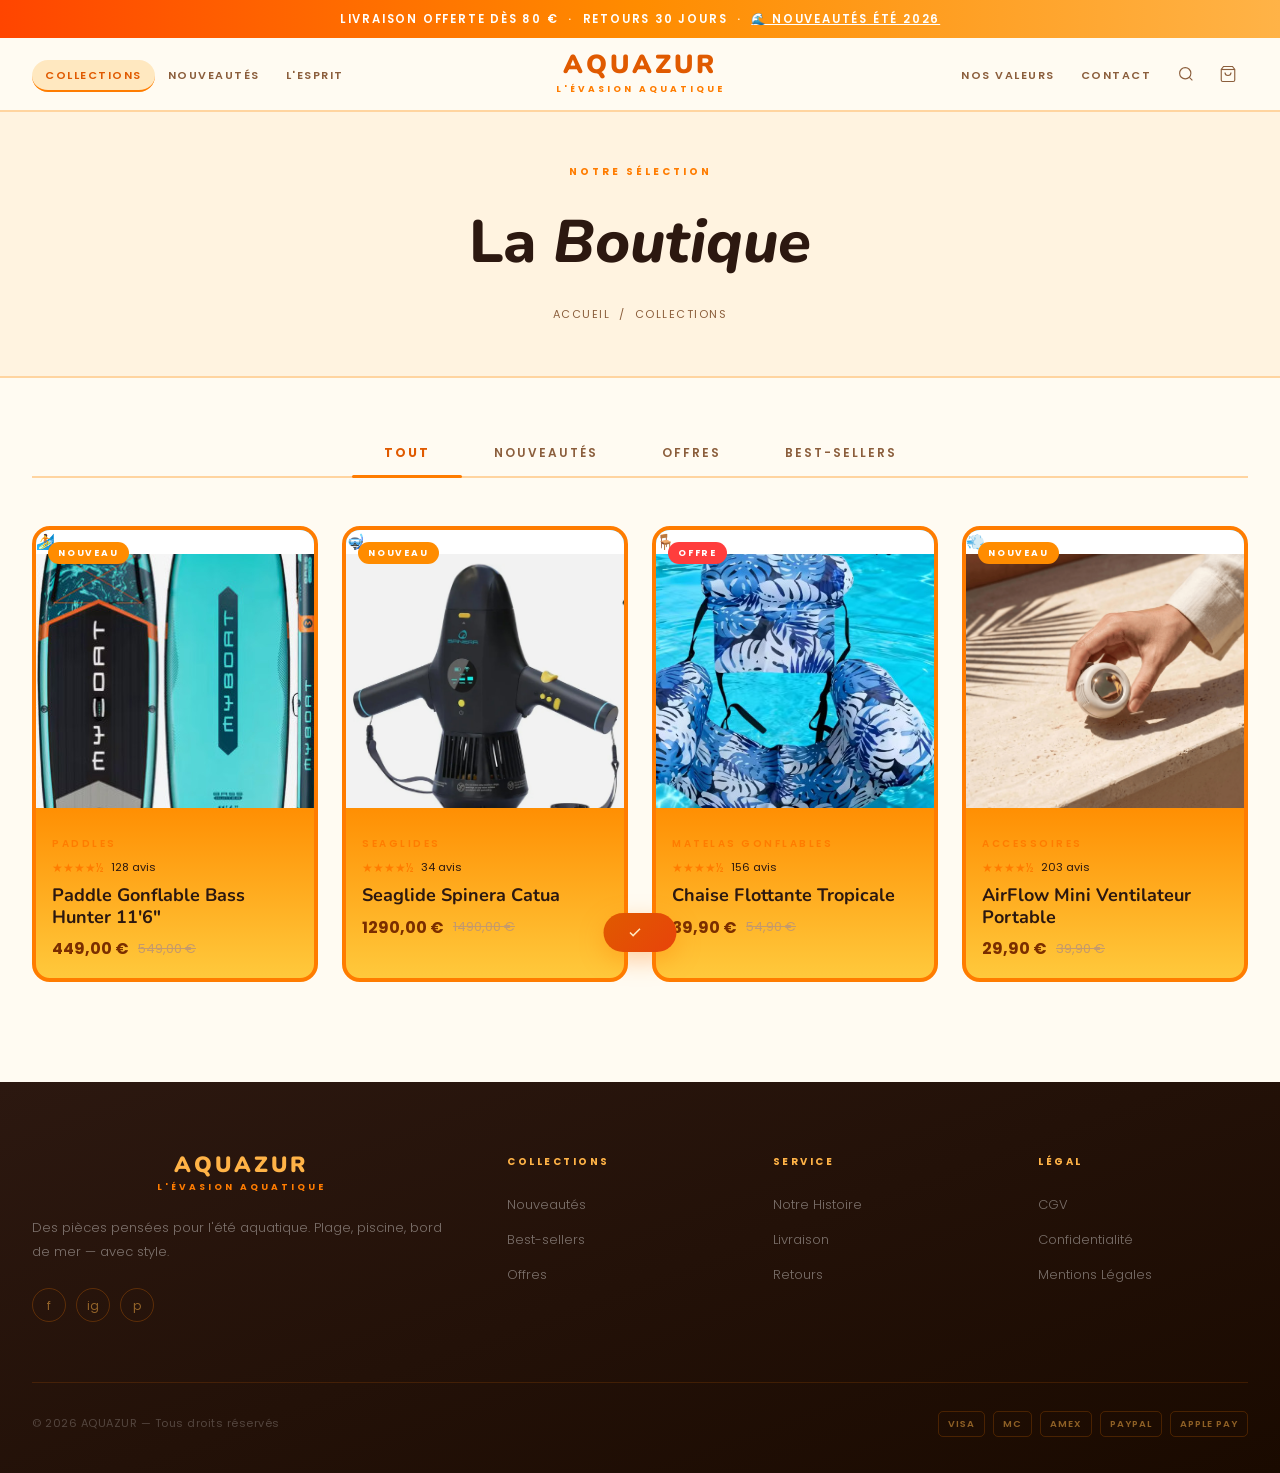
==== commit 0ff476ea: "Update boutique.html" ====
--- a/boutique.html
+++ b/boutique.html
@@ -57,11 +57,15 @@
 
 /* GRID */
 .prod-grid{display:grid;grid-template-columns:repeat(4,1fr);gap:32px 24px}
-.prod-card{cursor:pointer;background:var(--ivory);border-radius:16px;padding:10px 10px 14px;border:2px solid var(--border);transition:box-shadow var(--t),transform var(--t)}
+.prod-card{cursor:pointer;background:linear-gradient(180deg,#1FA9E0 0%,#1FA9E0 14%,#FF8C00 60%,#FFC93C 100%);border-radius:18px;padding:0;border:4px solid #FF7C00;overflow:hidden;transition:box-shadow var(--t),transform var(--t)}
+.prod-card>.p-cat,.prod-card>.p-rating,.prod-card>.p-name,.prod-card>.p-price{padding-left:16px;padding-right:16px}
+.prod-card>.p-cat{padding-top:14px}
+.prod-card>.p-price{padding-bottom:16px}
+.prod-card .revs{color:#2C1810}.prod-card .p-name{color:#2C1810}.prod-card .price-c{color:#7A2E00}
 .prod-card:hover{box-shadow:0 8px 32px rgba(255,124,0,.18);transform:translateY(-3px)}
 .prod-card:hover .prod-img-in{transform:scale(1.05)}
 .prod-card:hover .prod-over{opacity:1}
-.prod-img{position:relative;aspect-ratio:3/4;overflow:hidden;margin-bottom:16px;border-radius:12px;background:var(--cream)}
+.prod-img{position:relative;aspect-ratio:1/1;overflow:hidden;margin-bottom:14px;background:#fff}
 .prod-img-in{position:absolute;inset:0;overflow:hidden;transition:transform .55s cubic-bezier(.4,0,.2,1)}
 .prod-img-in img{width:100%;height:100%;object-fit:cover;display:block}
 .prod-over{position:absolute;inset:0;background:rgba(44,24,16,.25);opacity:0;transition:opacity var(--t);display:flex;align-items:flex-end;padding:16px}
@@ -138,7 +142,7 @@
 
 @media(max-width:1024px){.prod-grid{grid-template-columns:repeat(2,1fr)}.footer-grid{grid-template-columns:1fr 1fr;gap:36px}}
 @media(max-width:768px){.header-inner{grid-template-columns:auto 1fr auto;padding:0 16px}.nav-left{display:none}.hamburger{display:flex}.logo-main{font-size:20px;letter-spacing:2px}.footer-grid{grid-template-columns:1fr;gap:28px}.cart-drawer{width:100vw}}
-@media(max-width:640px){.shop-wrap{padding:0 16px 72px}.filters{overflow-x:auto;justify-content:flex-start}.f-btn{padding:12px 18px}}
+@media(max-width:640px){.shop-wrap{padding:0 16px 72px}.filters{overflow-x:auto;justify-content:flex-start}.f-btn{padding:12px 18px}.prod-grid{display:flex;overflow-x:auto;scroll-snap-type:x mandatory;-webkit-overflow-scrolling:touch;gap:16px;padding-bottom:16px}.prod-grid .prod-card{flex:0 0 74vw;scroll-snap-align:start}}
 </style>
 </head>
 <body>
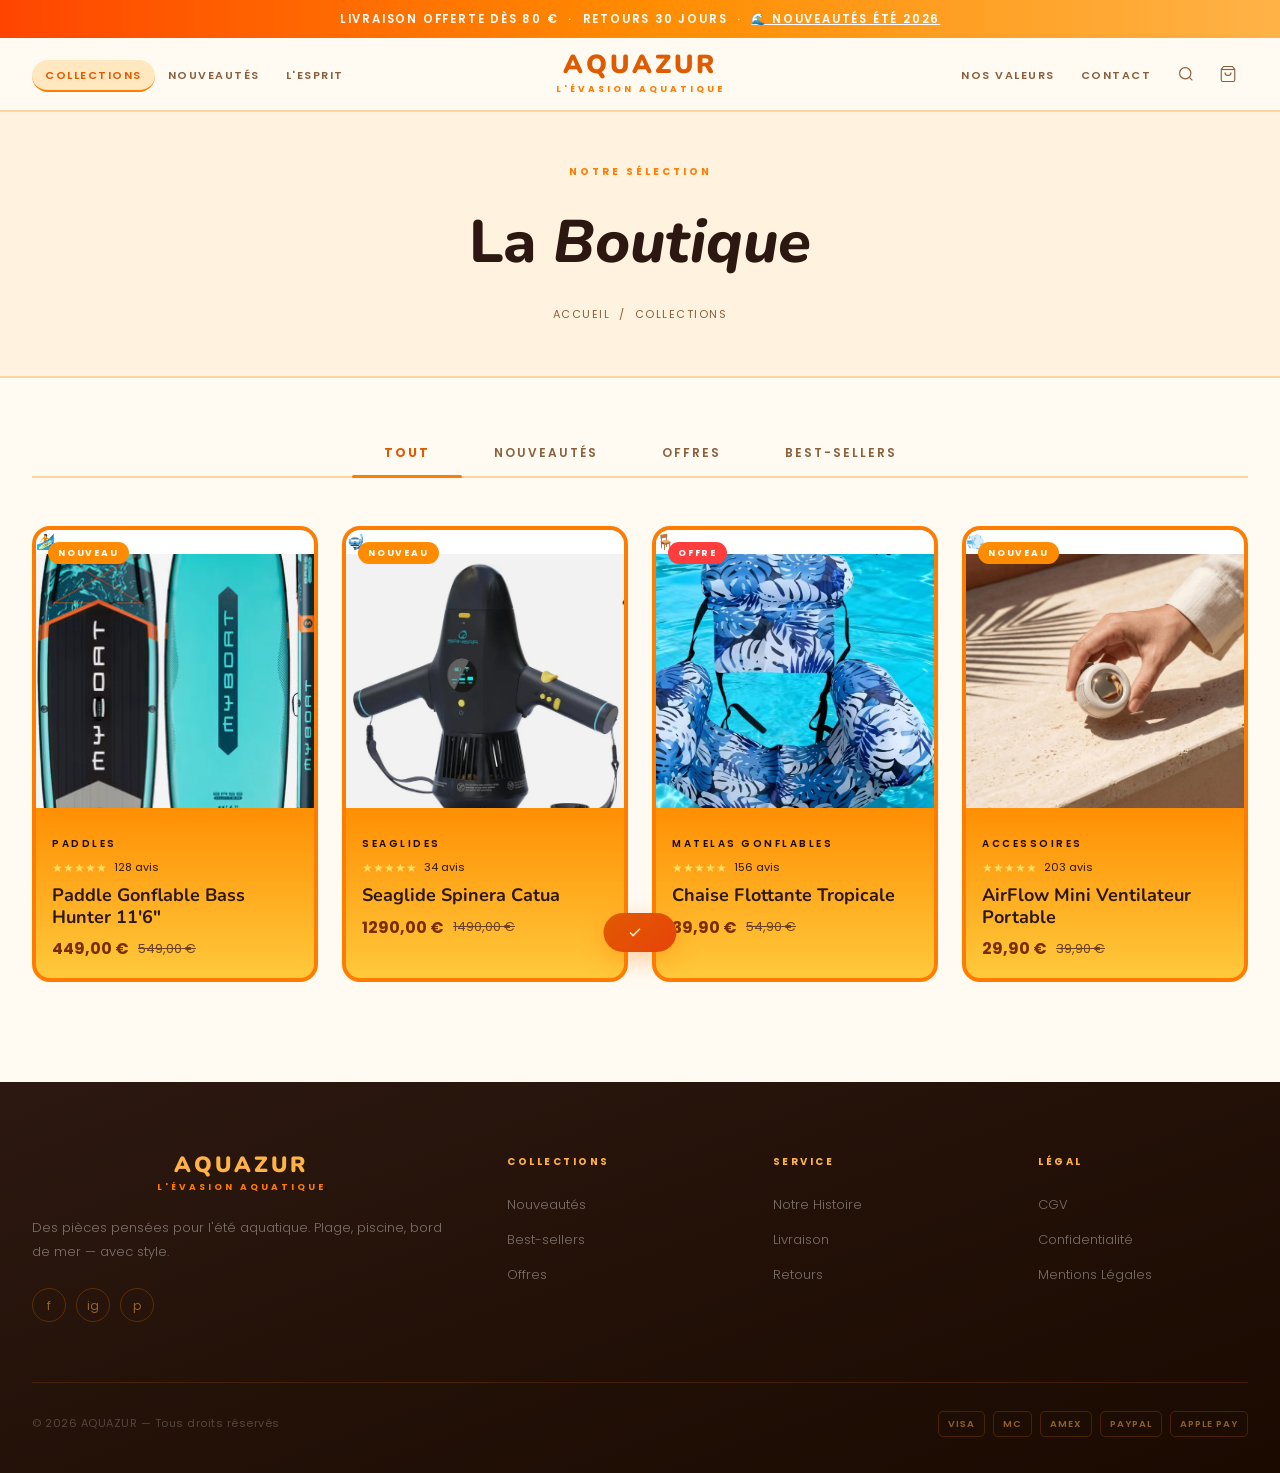
==== commit 3b6c6043: "Update boutique.html" ====
--- a/boutique.html
+++ b/boutique.html
@@ -61,7 +61,7 @@
 .prod-card>.p-cat,.prod-card>.p-rating,.prod-card>.p-name,.prod-card>.p-price{padding-left:16px;padding-right:16px}
 .prod-card>.p-cat{padding-top:14px}
 .prod-card>.p-price{padding-bottom:16px}
-.prod-card .revs{color:#2C1810}.prod-card .p-name{color:#2C1810}.prod-card .price-c{color:#7A2E00}
+.prod-card .p-cat{color:#1A0A00}.prod-card .revs{color:#2C1810}.prod-card .p-name{color:#2C1810}.prod-card .price-c{color:#7A2E00}.prod-card .price-o{color:#6B4226}.prod-card .stars{color:#FFE066}
 .prod-card:hover{box-shadow:0 8px 32px rgba(255,124,0,.18);transform:translateY(-3px)}
 .prod-card:hover .prod-img-in{transform:scale(1.05)}
 .prod-card:hover .prod-over{opacity:1}
@@ -295,7 +295,7 @@
 }
 
 // ── PRODUITS GRID ──
-function starsHTML(n){return'★'.repeat(Math.floor(n))+(n%1>=.5?'½':'');}
+function starsHTML(n){return'★'.repeat(Math.round(n));}
 
 function renderProducts(filter){
   const list = filter==='all' ? PRODUCTS : PRODUCTS.filter(p=>p.filter.includes(filter));
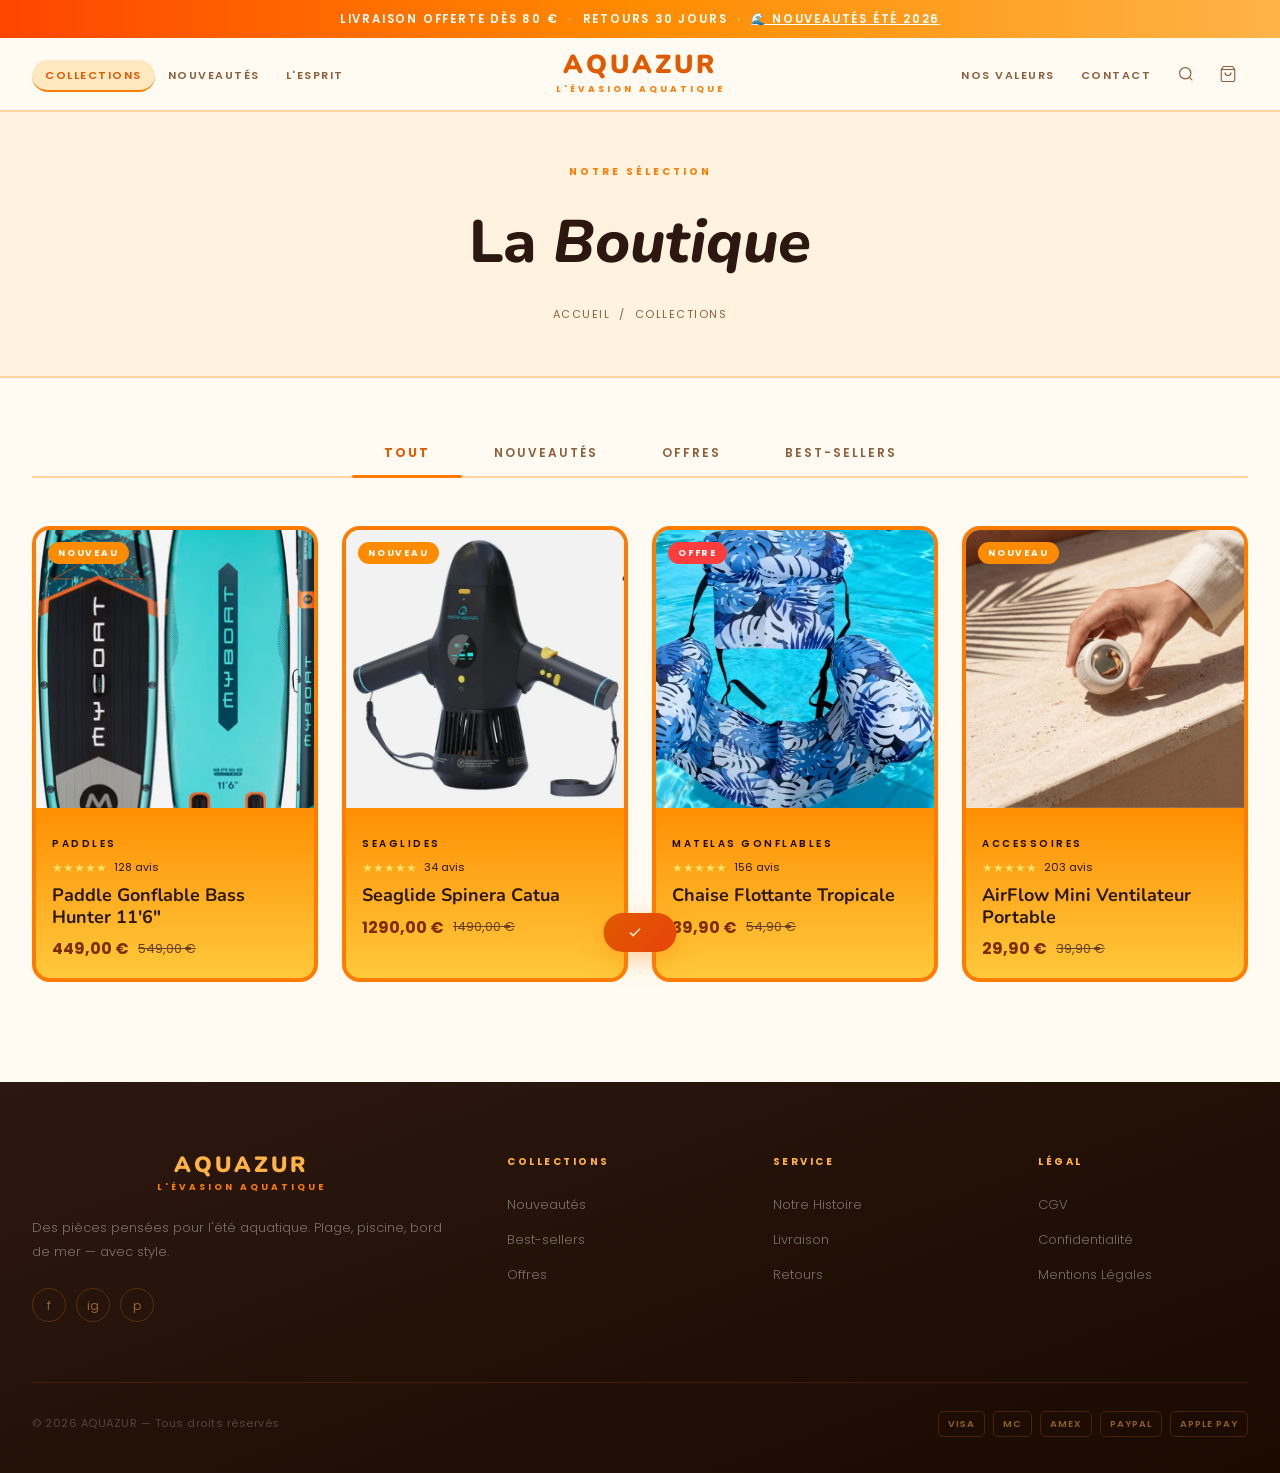
==== commit 127bba86: "Update boutique.html" ====
--- a/boutique.html
+++ b/boutique.html
@@ -99,7 +99,7 @@
 .cart-items{display:flex;flex-direction:column;gap:18px}
 .cart-item{display:grid;grid-template-columns:78px 1fr auto;gap:12px;align-items:start;padding-bottom:18px;border-bottom:1px solid var(--border)}
 .cart-item:last-child{border-bottom:none}
-.ci-img{width:80px;height:80px;border-radius:12px;flex-shrink:0;border:3px solid var(--gold-lt);overflow:hidden;background:var(--cream)}
+.ci-img{width:80px;height:80px;border-radius:12px;flex-shrink:0;border:3px solid var(--gold-lt);overflow:hidden;background:var(--cream);position:relative}
 .ci-img img{width:100%;height:100%;object-fit:cover;display:block}
 .ci-name{font-size:13px;font-weight:600;margin-bottom:3px}
 .ci-price{font-size:12px;color:var(--gold-dk);font-weight:600;margin-bottom:10px}
@@ -142,7 +142,14 @@
 
 @media(max-width:1024px){.prod-grid{grid-template-columns:repeat(2,1fr)}.footer-grid{grid-template-columns:1fr 1fr;gap:36px}}
 @media(max-width:768px){.header-inner{grid-template-columns:auto 1fr auto;padding:0 16px}.nav-left{display:none}.hamburger{display:flex}.logo-main{font-size:20px;letter-spacing:2px}.footer-grid{grid-template-columns:1fr;gap:28px}.cart-drawer{width:100vw}}
-@media(max-width:640px){.shop-wrap{padding:0 16px 72px}.filters{overflow-x:auto;justify-content:flex-start}.f-btn{padding:12px 18px}.prod-grid{display:flex;overflow-x:auto;scroll-snap-type:x mandatory;-webkit-overflow-scrolling:touch;gap:16px;padding-bottom:16px}.prod-grid .prod-card{flex:0 0 74vw;scroll-snap-align:start}}
+@media(max-width:640px){
+  .shop-wrap{padding:0 0 72px}
+  .filters{overflow-x:auto;justify-content:flex-start;padding:0 16px}
+  .f-btn{padding:12px 18px;white-space:nowrap}
+  .page-hero{padding:36px 16px}
+  .prod-grid{display:flex;overflow-x:auto;scroll-snap-type:x mandatory;-webkit-overflow-scrolling:touch;gap:12px;padding:0 16px 16px;max-width:none;margin:0}
+  .prod-grid .prod-card{flex:0 0 72vw;scroll-snap-align:start}
+}
 </style>
 </head>
 <body>
@@ -307,7 +314,7 @@
   grid.innerHTML = list.map(p=>`
   <div class="prod-card" onclick="window.location='produit.html?id=${p.id}'">
     <div class="prod-img">
-      <div class="prod-img-in">${p.emoji}<img src="${p.img}" alt="${p.name}" onerror="this.style.display='none'"></div>
+      <div class="prod-img-in"><img src="${p.img}" alt="${p.name}" style="position:absolute;inset:0;width:100%;height:100%;object-fit:cover" onerror="this.style.display='none'"></div>
       ${p.badge?`<span class="p-badge badge-${p.badge}">${p.badge==='new'?'Nouveau':'Offre'}</span>`:''}
       <div class="prod-over"><button class="prod-quick" onclick="event.stopPropagation();addToCart(${p.id})">Ajouter au panier</button></div>
     </div>
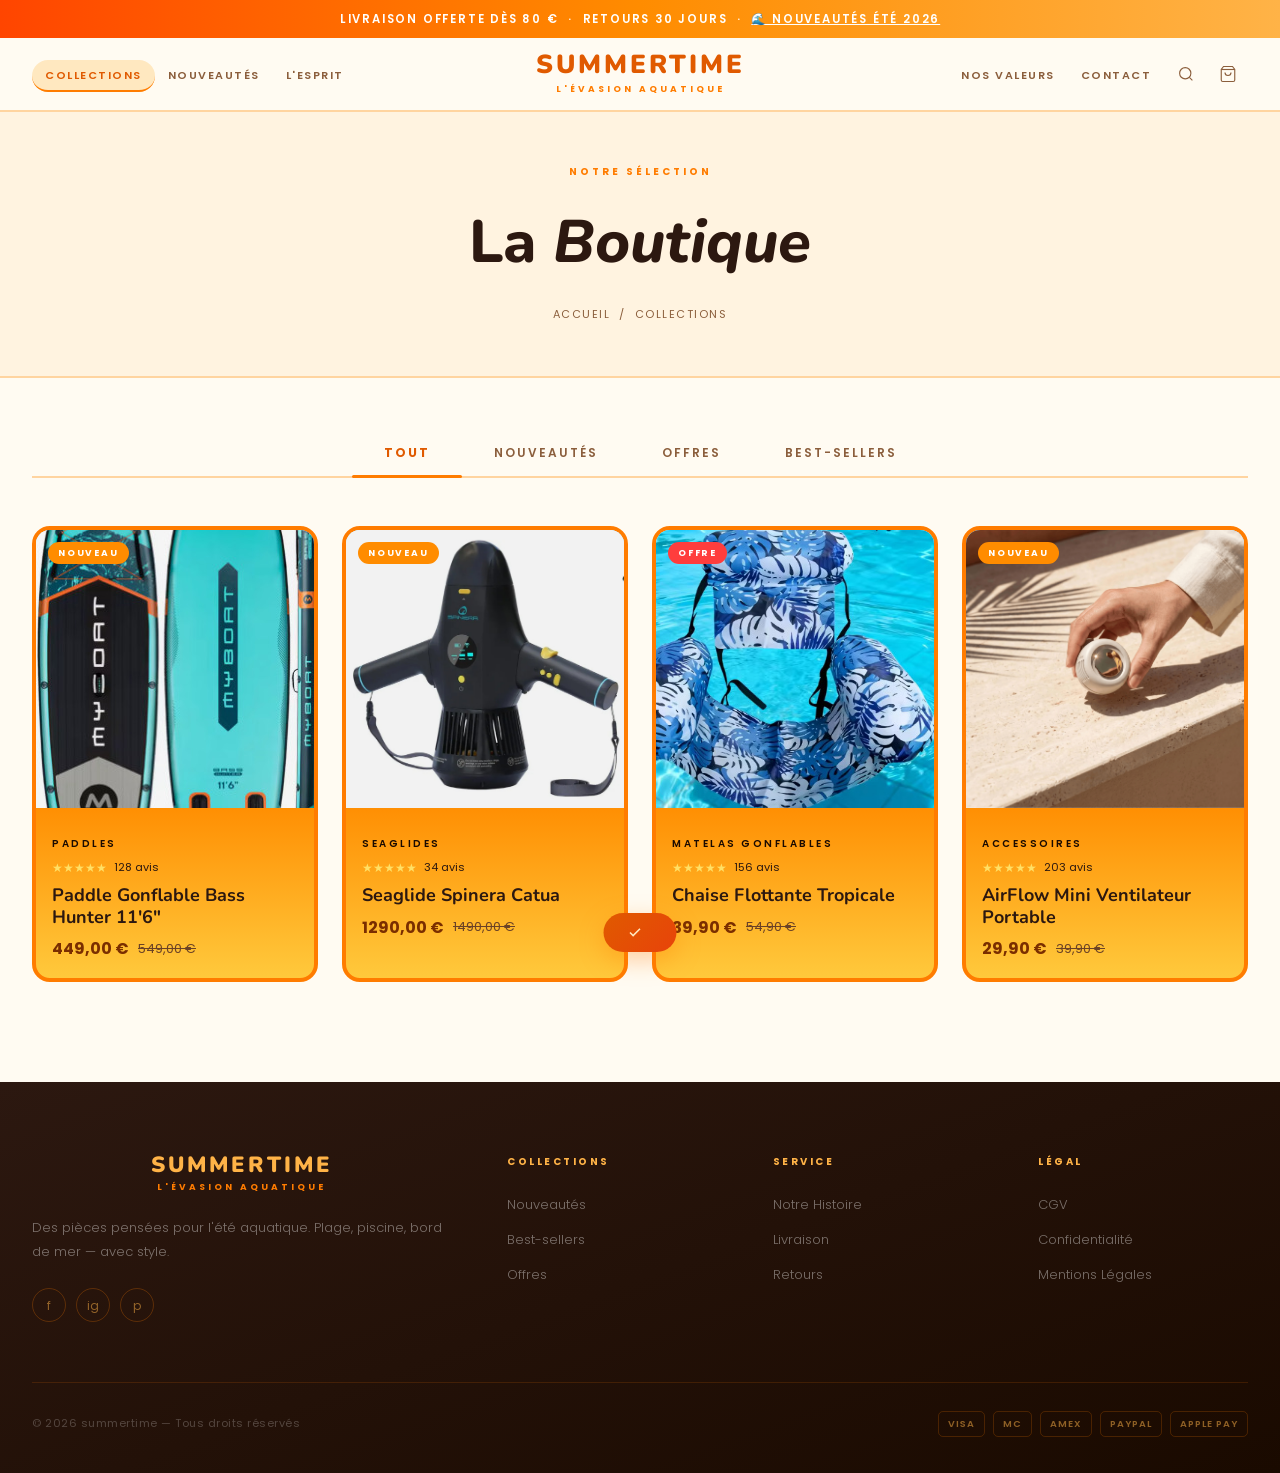
==== commit 7cfa5ad8: "Update boutique.html" ====
--- a/boutique.html
+++ b/boutique.html
@@ -3,7 +3,7 @@
 <html lang="fr">
 <head>
 <meta charset="UTF-8"><meta name="viewport" content="width=device-width,initial-scale=1.0">
-<title>Boutique — AQUAZUR</title>
+<title>Boutique — summertime</title>
 <link rel="preconnect" href="https://fonts.googleapis.com">
 <link href="https://fonts.googleapis.com/css2?family=Nunito:wght@400;600;700;800;900&family=Poppins:wght@300;400;500;600&display=swap" rel="stylesheet">
 <style>
@@ -159,7 +159,7 @@
 <header class="site-header" id="main-header">
   <div class="header-inner">
     <div class="nav-left"><nav class="site-nav"><a href="boutique.html" class="active">Collections</a><a href="boutique.html?filter=nouveautes">Nouveautés</a><a href="contact.html">L'Esprit</a></nav></div>
-    <a href="index.html" class="logo"><span class="logo-main">AQUAZUR</span><span class="logo-sub">L'Évasion Aquatique</span></a>
+    <a href="index.html" class="logo"><span class="logo-main">summertime</span><span class="logo-sub">L'Évasion Aquatique</span></a>
     <div class="nav-right"><nav class="site-nav"><a href="contact.html">Nos Valeurs</a><a href="contact.html">Contact</a></nav>
       <div class="header-actions">
         <button class="btn-icon" onclick="openSearch()"><svg viewBox="0 0 24 24" fill="none" stroke="currentColor"><circle cx="11" cy="11" r="7.5"/><path d="M20.5 20.5l-4-4"/></svg></button>
@@ -188,12 +188,12 @@
 
 <footer class="site-footer"><div class="footer-inner">
   <div class="footer-grid">
-    <div class="footer-brand"><a href="index.html" class="logo"><span class="logo-main">AQUAZUR</span><span class="logo-sub">L'Évasion Aquatique</span></a><p>Des pièces pensées pour l'été aquatique. Plage, piscine, bord de mer — avec style.</p><div class="footer-socials"><a href="#" class="footer-social">f</a><a href="#" class="footer-social">ig</a><a href="#" class="footer-social">p</a></div></div>
+    <div class="footer-brand"><a href="index.html" class="logo"><span class="logo-main">summertime</span><span class="logo-sub">L'Évasion Aquatique</span></a><p>Des pièces pensées pour l'été aquatique. Plage, piscine, bord de mer — avec style.</p><div class="footer-socials"><a href="#" class="footer-social">f</a><a href="#" class="footer-social">ig</a><a href="#" class="footer-social">p</a></div></div>
     <div class="footer-col"><h5>Collections</h5><ul><li><a href="boutique.html?filter=nouveautes">Nouveautés</a></li><li><a href="boutique.html?filter=populaire">Best-sellers</a></li><li><a href="boutique.html">Offres</a></li></ul></div>
     <div class="footer-col"><h5>Service</h5><ul><li><a href="contact.html">Notre Histoire</a></li><li><a href="contact.html">Livraison</a></li><li><a href="contact.html">Retours</a></li></ul></div>
     <div class="footer-col"><h5>Légal</h5><ul><li><a href="#">CGV</a></li><li><a href="#">Confidentialité</a></li><li><a href="#">Mentions Légales</a></li></ul></div>
   </div>
-  <div class="footer-bottom"><p>© 2026 AQUAZUR — Tous droits réservés</p><div class="pay-row"><span class="pay-chip">VISA</span><span class="pay-chip">MC</span><span class="pay-chip">AMEX</span><span class="pay-chip">PAYPAL</span><span class="pay-chip">APPLE PAY</span></div></div>
+  <div class="footer-bottom"><p>© 2026 summertime — Tous droits réservés</p><div class="pay-row"><span class="pay-chip">VISA</span><span class="pay-chip">MC</span><span class="pay-chip">AMEX</span><span class="pay-chip">PAYPAL</span><span class="pay-chip">APPLE PAY</span></div></div>
 </div></footer>
 
 <div class="overlay" id="overlay" onclick="closeCart()"></div>
